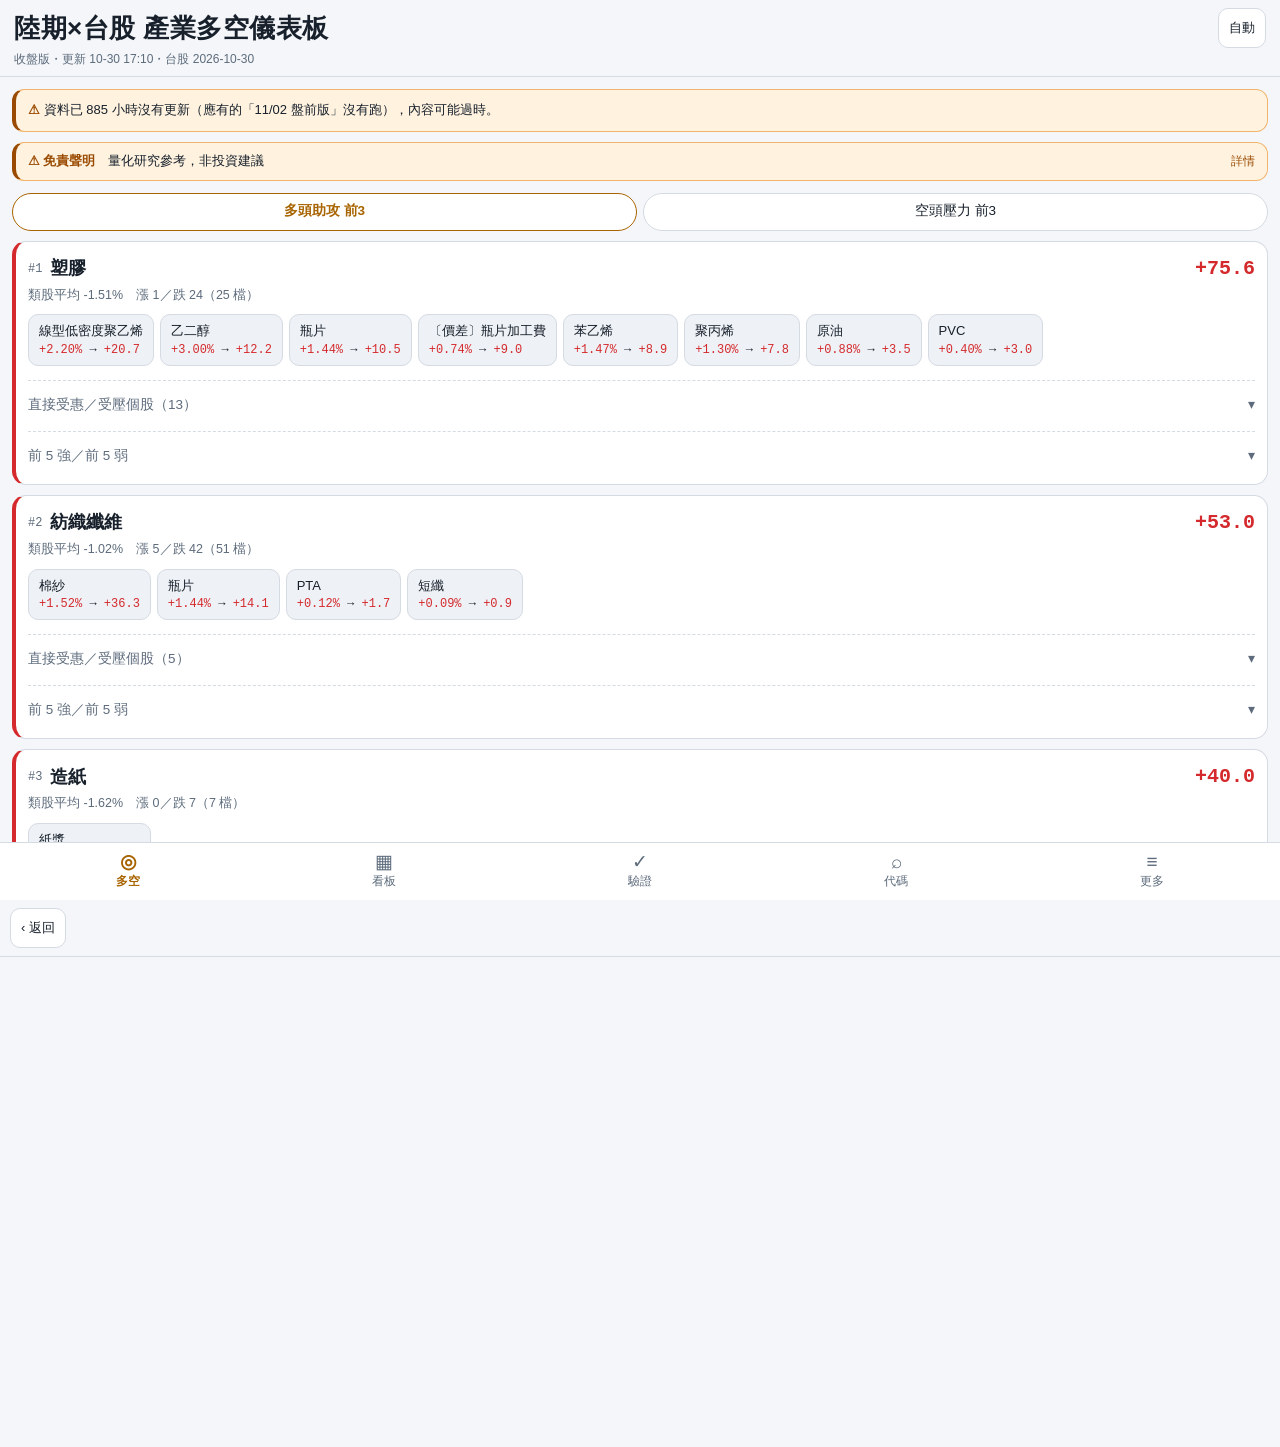
==== docs/m/index.html @ c3b75f93 "個股說明不再被截斷：手機版受惠／受壓個股改為自動換行、實測結果改小標籤、點一下展開完整說明，並顯示全部個股；電腦版受惠個股顯示全部、類股欄位換行；CI 加文字截斷檢查 Co-Authored-By: " ====
<!doctype html>
<html lang="zh-Hant">
<head>
<meta charset="utf-8">
<meta name="viewport" content="width=device-width,initial-scale=1,viewport-fit=cover">
<meta http-equiv="Content-Security-Policy" content="default-src 'self'; script-src 'self'; style-src 'self' 'unsafe-inline'; img-src 'self' data:; connect-src 'self' https://cn-tw-dashboard-trigger.maxwei6699.workers.dev; font-src 'self'; object-src 'none'; base-uri 'none'; form-action 'none'">
<meta name="referrer" content="strict-origin-when-cross-origin">
<meta name="theme-color" content="#0b0f14" media="(prefers-color-scheme: dark)">
<meta name="theme-color" content="#f4f6f9" media="(prefers-color-scheme: light)">
<meta name="apple-mobile-web-app-capable" content="yes">
<meta name="mobile-web-app-capable" content="yes">
<title>陸期×台股 產業多空儀表板</title>
<script src="../theme.js"></script>
<style>
:root{
  color-scheme:dark;
  --bg:#0b0f14;--panel:#121821;--panel2:#18202b;--line:#243041;--fg:#e6edf3;--muted:#8b98a8;
  --up:#ff4d4f;--dn:#22c55e;--up-rgb:255,77,79;--dn-rgb:34,197,94;
  --accent:#f5b544;--on-accent:#1a1200;--lag:#60a5fa;--cell-off:#3b4656;--overlay:rgba(0,0,0,.55);
  --warn:#ffb86b;--warn-bg:rgba(255,140,0,.10);--warn-line:rgba(255,160,60,.45);
  --mono:ui-monospace,SFMono-Regular,Menlo,Consolas,monospace;
  --nav-h:58px;--safe-b:env(safe-area-inset-bottom,0px);--safe-t:env(safe-area-inset-top,0px);
}
@media (prefers-color-scheme: light){
  :root:not([data-theme="dark"]){
    color-scheme:light;
    --bg:#f4f6f9;--panel:#ffffff;--panel2:#eef1f5;--line:#d5dbe3;--fg:#17202b;--muted:#5d6b7c;
    --up:#d42a2d;--dn:#13803a;--up-rgb:229,57,53;--dn-rgb:22,163,74;
    --accent:#a86400;--on-accent:#ffffff;--lag:#1d64d8;--cell-off:#c3cad4;--overlay:rgba(15,23,42,.35);
    --warn:#9a4a00;--warn-bg:#fff3e0;--warn-line:#f2b46b;
  }
}
:root[data-theme="light"]{
  color-scheme:light;
  --bg:#f4f6f9;--panel:#ffffff;--panel2:#eef1f5;--line:#d5dbe3;--fg:#17202b;--muted:#5d6b7c;
  --up:#d42a2d;--dn:#13803a;--up-rgb:229,57,53;--dn-rgb:22,163,74;
  --accent:#a86400;--on-accent:#ffffff;--lag:#1d64d8;--cell-off:#c3cad4;--overlay:rgba(15,23,42,.35);
  --warn:#9a4a00;--warn-bg:#fff3e0;--warn-line:#f2b46b;
}
*{box-sizing:border-box;-webkit-tap-highlight-color:transparent}
html,body{margin:0;background:var(--bg);color:var(--fg)}
body{font:15px/1.5 -apple-system,"PingFang TC","Noto Sans TC","Microsoft JhengHei",sans-serif;-webkit-text-size-adjust:100%;overscroll-behavior-y:contain}
button,input{font:inherit;color:inherit}
.up{color:var(--up)} .dn{color:var(--dn)} .flat{color:var(--muted)}
.mono{font-family:var(--mono)}
.hidden{display:none !important}

/* 頂部 */
.top{position:sticky;top:0;z-index:5;background:var(--bg);padding:calc(8px + var(--safe-t)) 14px 8px;border-bottom:1px solid var(--line)}
.top-row{display:flex;align-items:center;gap:8px}
.top h1{font-size:clamp(18px,calc((100vw - 100px) / 12.5),26px);font-weight:800;letter-spacing:.5px;line-height:1.25;margin:0;flex:1;white-space:nowrap;overflow:hidden;text-overflow:ellipsis}
.top .meta{font-size:12px;color:var(--muted);margin-top:2px;white-space:nowrap;overflow:hidden;text-overflow:ellipsis}
.icon-btn{min-width:40px;height:40px;border-radius:10px;border:1px solid var(--line);background:var(--panel);display:flex;align-items:center;justify-content:center;padding:0 10px;font-size:13px;cursor:pointer}
.icon-btn:active{transform:scale(.96)}

/* 主內容與分頁 */
main{padding:12px 12px calc(var(--nav-h) + var(--safe-b) + 16px)}
.view{display:none}
.view.on{display:block;animation:fade .15s ease}
@keyframes fade{from{opacity:.4}to{opacity:1}}
h2{font-size:15px;margin:18px 2px 8px}
h2:first-child{margin-top:4px}
.note{color:var(--muted);font-size:12.5px;line-height:1.6;margin:8px 2px}

/* 底部導覽 */
.nav{position:fixed;left:0;right:0;bottom:0;z-index:6;display:grid;grid-template-columns:repeat(5,1fr);background:var(--panel);border-top:1px solid var(--line);padding-bottom:var(--safe-b);height:calc(var(--nav-h) + var(--safe-b))}
.nav button{border:0;background:none;display:flex;flex-direction:column;align-items:center;justify-content:center;gap:2px;font-size:11.5px;color:var(--muted);cursor:pointer;min-height:44px}
.nav button .ic{font-size:19px;line-height:1}
.nav button.on{color:var(--accent);font-weight:700}

/* 區塊 */
.card{background:var(--panel);border:1px solid var(--line);border-radius:14px;padding:12px;margin-bottom:10px}
.banner{border-radius:12px;padding:10px 12px;margin-bottom:10px;font-size:13px;line-height:1.6}
.banner.warn{background:var(--warn-bg);border:1px solid var(--warn-line);border-left:4px solid var(--warn);color:var(--fg)}
.banner.warn b{color:var(--warn)}
.disc{background:var(--warn-bg);border:1px solid var(--warn-line);border-left:4px solid var(--warn);border-radius:12px;margin-bottom:12px;font-size:12.5px}
.disc summary{list-style:none;padding:9px 12px;color:var(--warn);font-weight:700;cursor:pointer;display:flex;justify-content:space-between;gap:8px}
.disc summary::-webkit-details-marker{display:none}
.disc summary span{font-weight:400;color:var(--fg)}
.disc[open] summary::after{content:"收合"}
.disc:not([open]) summary::after{content:"詳情"}
.disc summary::after{font-weight:400;font-size:12px;color:var(--warn);white-space:nowrap}
.disc p{margin:0;padding:0 12px 10px;line-height:1.7;color:var(--fg)}
.disc em{font-style:normal;color:var(--warn);font-weight:700}

/* 分段切換 */
.seg{display:flex;gap:6px;overflow-x:auto;scrollbar-width:none;margin:0 -12px 10px;padding:0 12px}
.seg::-webkit-scrollbar{display:none}
.seg button{flex:0 0 auto;border:1px solid var(--line);background:var(--panel);border-radius:999px;padding:7px 14px;font-size:13.5px;min-height:38px;cursor:pointer;white-space:nowrap}
.seg button.on{border-color:var(--accent);color:var(--accent);font-weight:700}
.seg.full button{flex:1}

/* 類股卡片 */
.sc-h{display:flex;align-items:center;gap:8px}
.sc-h .rk{font-family:var(--mono);color:var(--muted);font-size:12px}
.sc-h .nm{font-size:18px;font-weight:700}
.sc-h .scr{margin-left:auto;font-family:var(--mono);font-size:20px;font-weight:700}
.badge{font-size:11px;padding:1px 7px;border-radius:6px;border:1px solid currentColor;color:var(--accent)}
.sub{color:var(--muted);font-size:12.5px;margin:2px 0 8px}
.chips{display:flex;gap:6px;overflow-x:auto;scrollbar-width:none;margin:0 -12px;padding:2px 12px 4px}
.chips::-webkit-scrollbar{display:none}
.chip{flex:0 0 auto;border:1px solid var(--line);background:var(--panel2);border-radius:10px;padding:6px 10px;font-size:13px;cursor:pointer;min-height:40px;text-align:left}
.chip.lim{border-color:var(--accent)}
.chip small{display:block;font-family:var(--mono);font-size:12px}
details.more{border-top:1px dashed var(--line);margin-top:10px}
details.more>summary{list-style:none;padding:10px 0 2px;font-size:13.5px;color:var(--muted);cursor:pointer;display:flex;justify-content:space-between;min-height:40px;align-items:center}
details.more>summary::-webkit-details-marker{display:none}
details.more>summary::after{content:"▾";transition:transform .15s}
details.more[open]>summary::after{transform:rotate(180deg)}

/* 清單列 */
.rows{display:flex;flex-direction:column}
.row{display:flex;align-items:center;gap:10px;padding:10px 2px;border-bottom:1px solid var(--line);min-height:48px;cursor:pointer}
.row:last-child{border-bottom:0}
.row .l{flex:1;min-width:0}
.row .t{font-size:14.5px;line-height:1.4;overflow-wrap:anywhere}
.row .t .cd{font-family:var(--mono);font-size:12px;color:var(--muted);margin-left:4px}
.row .s{font-size:12px;color:var(--muted);line-height:1.45;margin-top:2px;overflow-wrap:anywhere}
.row .vt{display:flex;flex-wrap:wrap;gap:4px;margin-top:4px}.row .vt .tag{margin-left:0}
.row .why{font-size:12px;line-height:1.55;color:var(--fg);white-space:pre-line;margin-top:6px;padding:6px 8px;border-radius:8px;background:var(--panel2,rgba(127,127,127,.08))}
.row.stk{align-items:flex-start}.row.stk .r{padding-top:1px}
.row.tap .t::after{content:'說明';font-size:11px;color:var(--muted);margin-left:6px}.row.tap.open .t::after{content:'收合';}
.row .r{text-align:right;font-family:var(--mono);flex:0 0 auto}
.row .r b{font-size:15.5px;display:block}
.row .r small{font-size:11.5px;color:var(--muted)}
.row.static{cursor:default}
.tag{display:inline-block;font-size:11px;padding:0 6px;border-radius:5px;border:1px solid currentColor;margin-left:4px;vertical-align:1px;white-space:nowrap}
.tag.p{color:var(--up)} .tag.c{color:var(--dn)} .tag.ok{color:var(--dn)} .tag.lag{color:var(--lag)} .tag.rev{color:var(--up)} .tag.no{color:var(--muted)} .tag.new{color:var(--accent)}
.split{display:grid;grid-template-columns:1fr 1fr;gap:10px}
.split h4{margin:6px 0 2px;font-size:12.5px;color:var(--muted);font-weight:600}
.mini{display:flex;justify-content:space-between;gap:6px;font-size:13px;padding:5px 0;border-bottom:1px dashed var(--line)}
.mini:last-child{border-bottom:0}
.mini span:first-child{overflow-wrap:anywhere;min-width:0}
.mini span:last-child{font-family:var(--mono);flex:0 0 auto}

/* 分數長條 */
.bar{display:grid;grid-template-columns:76px 1fr 54px;gap:8px;align-items:center;font-size:13px;padding:5px 0}
.bar .tr{position:relative;height:12px;background:var(--panel2);border-radius:3px}
.bar .tr::after{content:"";position:absolute;left:50%;top:0;bottom:0;width:1px;background:var(--line)}
.bar .tr i{position:absolute;top:2px;bottom:2px;border-radius:2px}
.bar .v{text-align:right;font-family:var(--mono)}

/* KPI */
.kpis{display:grid;grid-template-columns:repeat(3,1fr);gap:8px}
.kpi{background:var(--panel2);border-radius:10px;padding:8px}
.kpi .k{font-size:11.5px;color:var(--muted)}
.kpi .v{font-family:var(--mono);font-size:17px;font-weight:700}
.kpi .s{font-size:11px;color:var(--muted)}
.kpis.two{grid-template-columns:1fr 1fr}

/* 熱力圖 */
.heat-wrap{overflow-x:auto;-webkit-overflow-scrolling:touch;margin:0 -12px;padding:0 12px}
canvas.heat{display:block;touch-action:pan-x pan-y}
.heat-info{font-size:12.5px;color:var(--muted);min-height:20px;margin-top:6px;font-family:var(--mono)}

/* 搜尋 */
.search{position:sticky;top:calc(var(--top-h, 62px));z-index:4;background:var(--bg);padding:2px 0 8px}
.search input{width:100%;background:var(--panel);border:1px solid var(--line);border-radius:12px;padding:10px 12px;font-size:16px}
.grp-h{font-size:13px;color:var(--muted);margin:12px 2px 4px;font-weight:600}

/* 詳細頁（全螢幕） */
.sheet{position:fixed;inset:0;z-index:10;background:var(--bg);overflow-y:auto;-webkit-overflow-scrolling:touch;transform:translateY(100%);transition:transform .22s ease;padding-bottom:calc(20px + var(--safe-b))}
.sheet.on{transform:none}
.sheet .bar-top{position:sticky;top:0;z-index:2;background:var(--bg);display:flex;align-items:center;gap:8px;padding:calc(8px + var(--safe-t)) 10px 8px;border-bottom:1px solid var(--line)}
.sheet .bar-top b{font-size:17px;flex:1;white-space:nowrap;overflow:hidden;text-overflow:ellipsis}
.sheet .body{padding:12px}
.big{font-family:var(--mono);font-size:26px;font-weight:700}
.chart{width:100%;height:auto;display:block;touch-action:pan-y}
.chart text{fill:var(--muted);font-size:10px;font-family:var(--mono)}
.chart-tip{font-family:var(--mono);font-size:12.5px;color:var(--muted);min-height:20px;margin-top:4px}

/* 表單與按鈕 */
.btn{display:block;width:100%;border:0;border-radius:12px;background:var(--accent);color:var(--on-accent);font-weight:700;padding:12px;font-size:15px;cursor:pointer;min-height:46px}
.btn.ghost{background:var(--panel);color:var(--fg);border:1px solid var(--line)}
.btn:disabled{opacity:.55}
.field{width:100%;background:var(--panel);border:1px solid var(--line);border-radius:12px;padding:11px 12px;font-size:16px;margin-bottom:8px}
.src{display:flex;gap:10px;padding:9px 0;border-bottom:1px dashed var(--line);font-size:13px}
.src:last-child{border-bottom:0}
.dot{width:9px;height:9px;border-radius:50%;margin-top:6px;flex:0 0 auto}
.dot.ok{background:var(--dn)} .dot.warn{background:var(--accent)} .dot.fail{background:var(--up)}
.empty{color:var(--muted);font-size:13.5px;padding:14px 2px;text-align:center}
.toast{position:fixed;left:50%;bottom:calc(var(--nav-h) + var(--safe-b) + 14px);transform:translateX(-50%);background:var(--panel);border:1px solid var(--line);border-radius:999px;padding:8px 16px;font-size:13px;z-index:20;box-shadow:0 4px 16px rgba(0,0,0,.25);max-width:90vw;text-align:center}
</style>
</head>
<body>
<header class="top" id="top">
  <div class="top-row">
    <h1>陸期×台股 產業多空儀表板</h1>
    <button class="icon-btn" id="theme" type="button" aria-label="切換明暗模式"></button>
  </div>
  <div class="meta" id="meta">載入中…</div>
</header>

<main>
  <section class="view on" id="v-home" aria-label="多空">
    <div id="notes"></div>
    <details class="disc">
      <summary><span><b style="color:var(--warn)">⚠ 免責聲明</b>　量化研究參考，非投資建議</span></summary>
      <p>本頁為<em>量化研究參考，不構成任何投資建議</em>。訊號由公開行情（新浪財經、Yahoo、證交所、櫃買中心）自動計算，可能有延遲、錯誤或中斷，<em>不保證正確性與即時性</em>；歷史回測與相關性不代表未來表現。投資請自行判斷，並自負盈虧與風險。</p>
    </details>
    <div class="seg full" id="side-seg">
      <button class="on" data-side="bull" type="button">多頭助攻 前3</button>
      <button data-side="bear" type="button">空頭壓力 前3</button>
    </div>
    <div id="sectors"></div>
    <h2>全部類股分數</h2>
    <div class="card" id="bars"></div>
  </section>

  <section class="view" id="v-board" aria-label="看板">
    <div class="seg" id="ex-seg"></div>
    <div class="seg" id="sort-seg">
      <button class="on" data-sort="chg" type="button">依漲跌</button>
      <button data-sort="z" type="button">依 z 分數</button>
      <button data-sort="m5" type="button">依 5 日動能</button>
    </div>
    <div class="card"><div class="rows" id="board"></div></div>
  </section>

  <section class="view" id="v-verify" aria-label="驗證">
    <h2>實盤命中率</h2>
    <div class="card" id="track"><div class="empty">載入中…</div></div>
    <h2>歷史回測（樣本外）</h2>
    <div class="card" id="bt"><div class="empty">載入中…</div></div>
    <h2>類股分數歷史</h2>
    <div class="card">
      <div class="seg" id="heat-seg">
        <button class="on" data-m="s" type="button">陸期分數</button>
        <button data-m="a" type="button">實際報酬</button>
        <button data-m="x" type="button">方向一致</button>
      </div>
      <div class="heat-wrap"><canvas class="heat" id="heat"></canvas></div>
      <div class="heat-info" id="heat-info">點格子看當天數字</div>
      <p class="note" id="heat-note"></p>
    </div>
    <h2>近期訊號開獎</h2>
    <div class="card"><div class="rows" id="tk-rows"></div></div>
  </section>

  <section class="view" id="v-codes" aria-label="代碼">
    <div class="search"><input id="q" type="search" placeholder="搜尋代碼、名稱或類股" aria-label="搜尋商品"></div>
    <div id="codes"></div>
  </section>

  <section class="view" id="v-more" aria-label="更多">
    <h2>顯示</h2>
    <div class="seg full" id="theme-seg">
      <button data-t="" type="button">自動</button>
      <button data-t="light" type="button">亮色</button>
      <button data-t="dark" type="button">暗色</button>
    </div>
    <h2>更新</h2>
    <div class="card">
      <div id="auto-txt" class="note" style="margin-top:0">資料每天自動更新：週一～五 06:17（盤前版）、17:10（收盤版）。</div>
      <div id="admin-box">
        <div id="admin-login">
          <input class="field" id="admin-key" type="password" autocomplete="current-password" placeholder="管理密碼（管理者用）" aria-label="管理密碼">
          <button class="btn ghost" id="admin-go" type="button">管理者登入</button>
        </div>
        <div id="admin-in" class="hidden">
          <button class="btn" id="refresh" type="button">⟳ 立即更新</button>
          <div class="note" id="upd"></div>
          <button class="btn ghost" id="admin-out" type="button">登出管理者</button>
        </div>
        <div class="note" id="admin-msg"></div>
      </div>
    </div>
    <h2 id="src-h">資料來源狀態</h2>
    <div class="card" id="srcs"><div class="empty">載入中…</div></div>
    <h2>其他</h2>
    <div class="card">
      <button class="btn ghost" id="to-desktop" type="button">切換到電腦版</button>
      <p class="note">計算方式：商品訊號 = 今日漲跌 ÷ 近 20 日波動度（z 分數，2σ 為滿格）；類股分數 = Σ(權重 × 商品訊號) ÷ √Σ|權重| × 100。正分代表陸期對該類股偏多（產品報價、庫存利益），負分代表成本壓力。</p>
    </div>
  </section>
</main>

<nav class="nav" id="nav" aria-label="主選單">
  <button class="on" data-v="home" type="button"><span class="ic">◎</span>多空</button>
  <button data-v="board" type="button"><span class="ic">▦</span>看板</button>
  <button data-v="verify" type="button"><span class="ic">✓</span>驗證</button>
  <button data-v="codes" type="button"><span class="ic">⌕</span>代碼</button>
  <button data-v="more" type="button"><span class="ic">≡</span>更多</button>
</nav>

<div class="sheet" id="sheet" role="dialog" aria-modal="true" aria-labelledby="d-title">
  <div class="bar-top">
    <button class="icon-btn" id="d-back" type="button" aria-label="返回">‹ 返回</button>
    <b id="d-title"></b>
  </div>
  <div class="body" id="d-body"></div>
</div>

<script src="../config.js"></script>
<script src="m.js"></script>
</body>
</html>
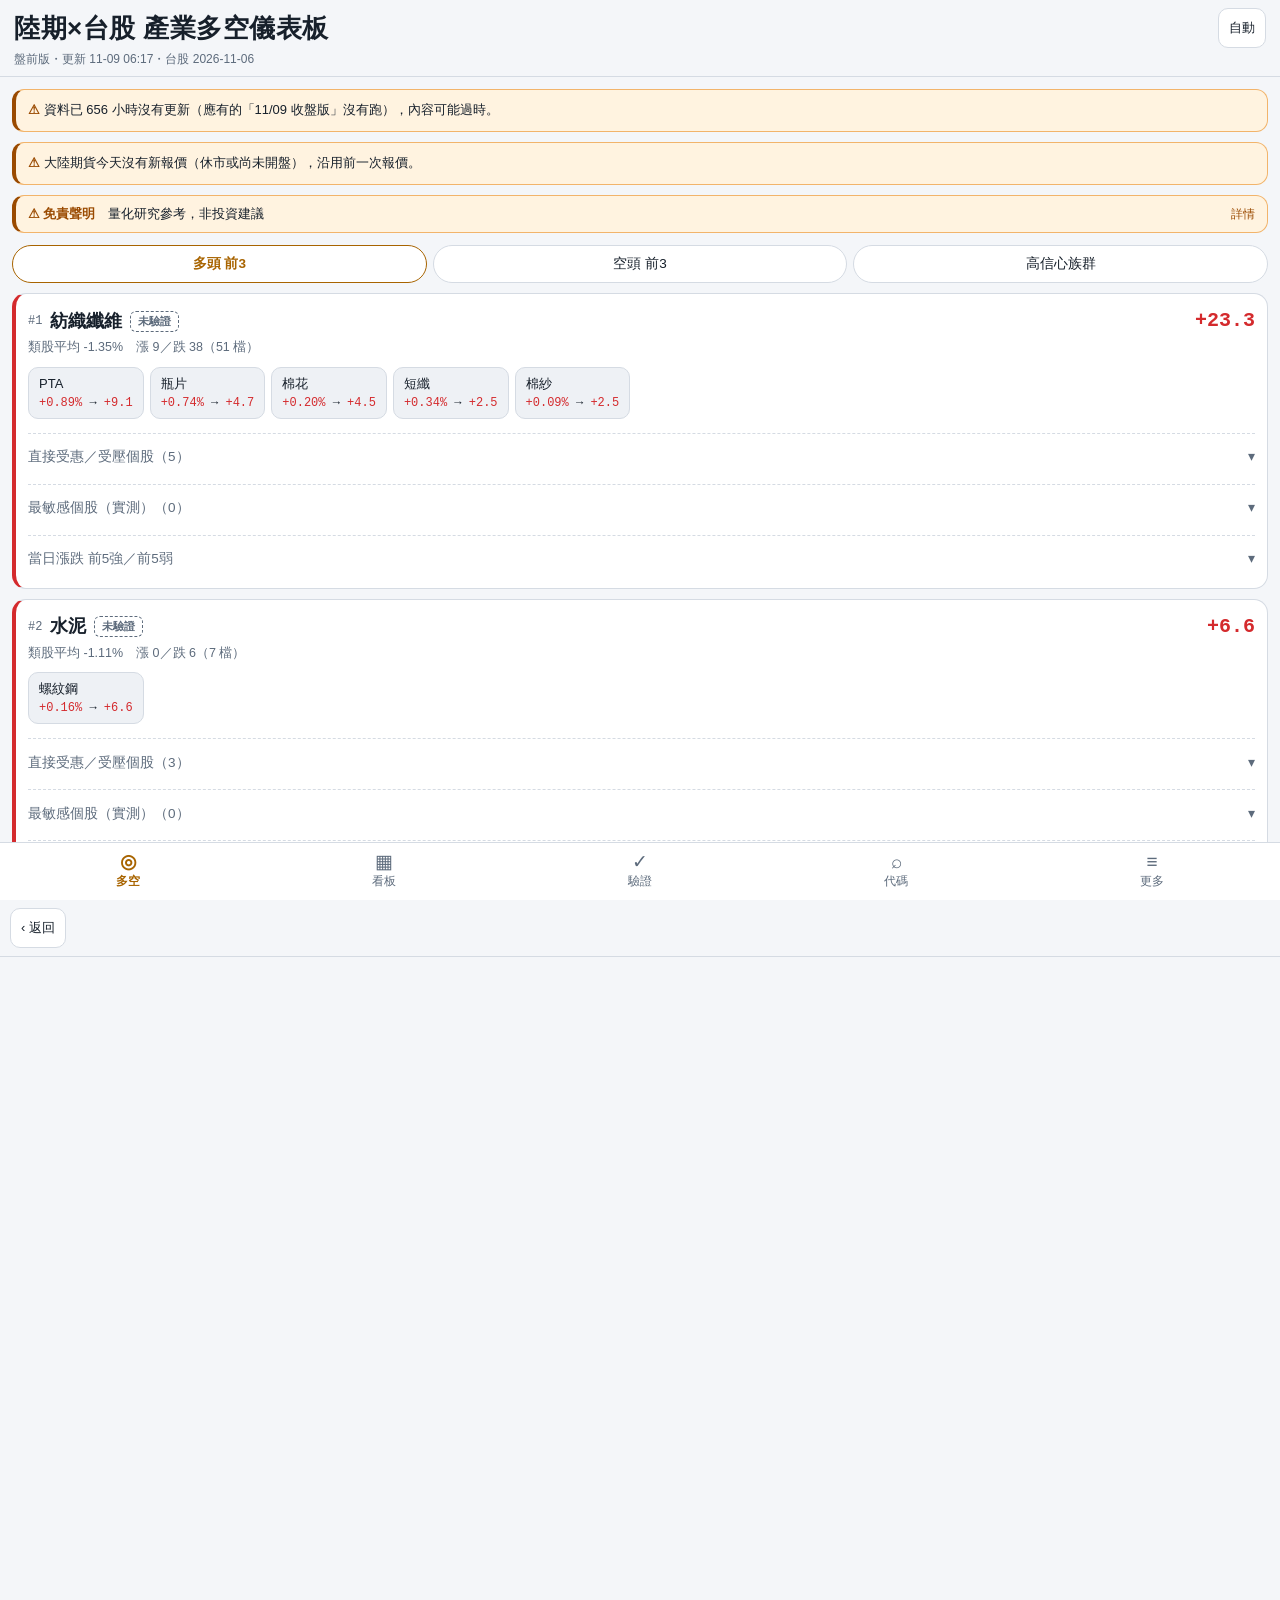
==== commit 9bf1913c: "高信心族群、隔日預測卡、最敏感個股 - 新增 pipeline/focus.py：類股信心等級（可預測／同步／未驗證）、隔日關係歷史命中率、依實測敏感度排序的個股 - 校準時計算隔日預測命中率（全期＋" ====
--- a/docs/m/index.html
+++ b/docs/m/index.html
@@ -61,6 +61,7 @@
 h2{font-size:15px;margin:18px 2px 8px}
 h2:first-child{margin-top:4px}
 .note{color:var(--muted);font-size:12.5px;line-height:1.6;margin:8px 2px}
+.calc h3{font-size:14px;margin:0 0 4px;color:var(--fg)}.calc h4{font-size:13px;margin:10px 0 2px;color:var(--fg);font-weight:600}.calc ul{margin:0;padding-left:1.3em}.calc li{margin:2px 0}.calc li::marker{color:var(--muted)}.calc-end{display:inline-block;margin:12px 0 0;padding:4px 10px;border-radius:6px;background:#ffe066;color:#c62828;font-weight:700;font-size:13px;border:1px solid #f0c000}
 
 /* 底部導覽 */
 .nav{position:fixed;left:0;right:0;bottom:0;z-index:6;display:grid;grid-template-columns:repeat(5,1fr);background:var(--panel);border-top:1px solid var(--line);padding-bottom:var(--safe-b);height:calc(var(--nav-h) + var(--safe-b))}
@@ -88,14 +89,29 @@
 .seg::-webkit-scrollbar{display:none}
 .seg button{flex:0 0 auto;border:1px solid var(--line);background:var(--panel);border-radius:999px;padding:7px 14px;font-size:13.5px;min-height:38px;cursor:pointer;white-space:nowrap}
 .seg button.on{border-color:var(--accent);color:var(--accent);font-weight:700}
-.seg.full button{flex:1}
+.seg.full button{flex:1;padding:7px 8px}
+
+
+/* 高信心／隔日預測 */
+.badge.conf{font-weight:600}.badge.cA{color:var(--lag)}.badge.cB{color:var(--accent)}.badge.c0{color:var(--muted);border-style:dashed}
+.sc-h .nm{min-width:0}
+.pred{border:1px solid var(--lag)}
+.pred .ph{display:flex;align-items:center;gap:8px;flex-wrap:wrap}
+.pred .ph b{font-size:16px}
+.pred .dir{margin-left:auto;font-size:18px;font-weight:800}
+.pred .it{display:grid;grid-template-columns:1fr auto;gap:2px 8px;padding:8px 0;border-bottom:1px dashed var(--line);font-size:13px}
+.pred .it:last-of-type{border-bottom:0}
+.pred .it .k{color:var(--muted);font-size:12px;grid-column:1/-1;line-height:1.5}
+.pchips{display:flex;flex-wrap:wrap;gap:6px;margin:2px 0 4px}.pchip{border:1px solid var(--line);background:var(--panel2);border-radius:8px;padding:4px 8px;font-size:13px}.pchip.obs{opacity:.75;border-style:dashed}
+.f-note{color:var(--muted);font-size:12px;line-height:1.55;margin:6px 2px 0}
+.links-line{color:var(--muted);font-size:12.5px;margin:-4px 0 8px;line-height:1.5}
 
 /* 類股卡片 */
 .sc-h{display:flex;align-items:center;gap:8px}
 .sc-h .rk{font-family:var(--mono);color:var(--muted);font-size:12px}
 .sc-h .nm{font-size:18px;font-weight:700}
 .sc-h .scr{margin-left:auto;font-family:var(--mono);font-size:20px;font-weight:700}
-.badge{font-size:11px;padding:1px 7px;border-radius:6px;border:1px solid currentColor;color:var(--accent)}
+.badge{font-size:11px;white-space:nowrap;padding:1px 7px;border-radius:6px;border:1px solid currentColor;color:var(--accent)}
 .sub{color:var(--muted);font-size:12.5px;margin:2px 0 8px}
 .chips{display:flex;gap:6px;overflow-x:auto;scrollbar-width:none;margin:0 -12px;padding:2px 12px 4px}
 .chips::-webkit-scrollbar{display:none}
@@ -198,9 +214,11 @@
       <summary><span><b style="color:var(--warn)">⚠ 免責聲明</b>　量化研究參考，非投資建議</span></summary>
       <p>本頁為<em>量化研究參考，不構成任何投資建議</em>。訊號由公開行情（新浪財經、Yahoo、證交所、櫃買中心）自動計算，可能有延遲、錯誤或中斷，<em>不保證正確性與即時性</em>；歷史回測與相關性不代表未來表現。投資請自行判斷，並自負盈虧與風險。</p>
     </details>
+    <div id="pred"></div>
     <div class="seg full" id="side-seg">
-      <button class="on" data-side="bull" type="button">多頭助攻 前3</button>
-      <button data-side="bear" type="button">空頭壓力 前3</button>
+      <button class="on" data-side="bull" type="button">多頭 前3</button>
+      <button data-side="bear" type="button">空頭 前3</button>
+      <button data-side="focus" type="button">高信心族群</button>
     </div>
     <div id="sectors"></div>
     <h2>全部類股分數</h2>
@@ -270,7 +288,31 @@
     <h2>其他</h2>
     <div class="card">
       <button class="btn ghost" id="to-desktop" type="button">切換到電腦版</button>
-      <p class="note">計算方式：商品訊號 = 今日漲跌 ÷ 近 20 日波動度（z 分數，2σ 為滿格）；類股分數 = Σ(權重 × 商品訊號) ÷ √Σ|權重| × 100。正分代表陸期對該類股偏多（產品報價、庫存利益），負分代表成本壓力。</p>
+      <div class="note">
+        <div class="calc">
+          <h3>計算方式</h3>
+          <h4>商品訊號</h4>
+          <ul>
+            <li>今日漲跌 ÷ 近 20 個交易日波動度（z 分數）</li>
+            <li>2σ 為滿格 ±1；觸及漲跌停再 ×1.5</li>
+            <li>抓不到日K時，改用 漲跌 ÷ 漲跌停幅度</li>
+            <li>價差同樣以 20 日波動度標準化</li>
+          </ul>
+          <h4>類股分數</h4>
+          <ul>
+            <li>Σ(關聯權重 × 商品訊號) ÷ √Σ|權重| × 100</li>
+            <li>權重為正：商品漲有利類股（產品報價、庫存利益）</li>
+            <li>權重為負：商品漲代表成本壓力</li>
+          </ul>
+          <h4>其他規則</h4>
+          <ul>
+            <li>「共振」＝陸期訊號方向與類股當日平均漲跌同向</li>
+            <li>前5強／前5弱：以台股最新收盤漲跌幅排序，只計成交量 ≥ <span id="minlots">100</span> 張的個股</li>
+            <li>盤前版（台股開盤前）：另把前一晚已收盤的美國期貨（原油、銅等），以實測的「美盤 → 次一台股交易日」權重計入分數</li>
+          </ul>
+          <p class="calc-end">本頁為量化參考，非投資建議。</p>
+        </div>
+      </div>
     </div>
   </section>
 </main>
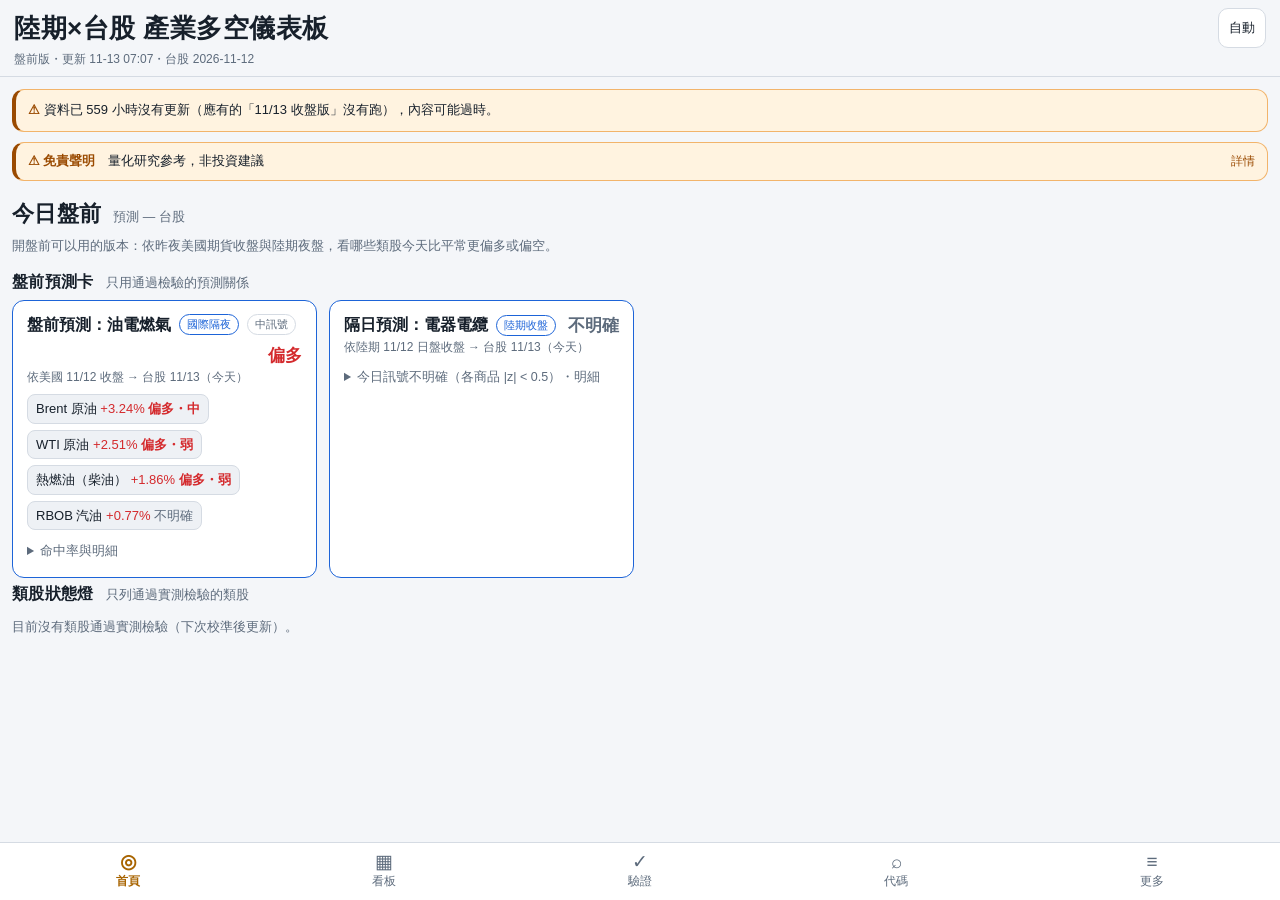
==== commit 6ed04905: "重新定位：只呈現有證據支持的資訊 減法 - 沒有實測支持的商品只留報價（不抓日K、不算價差、不抓國際行情），頁面收進「未驗證」 - 刪除 5／20 日動能、法人與量比、當日漲跌前 5 強弱、弱訊號日提" ====
--- a/docs/m/index.html
+++ b/docs/m/index.html
@@ -9,8 +9,14 @@
 <meta name="theme-color" content="#f4f6f9" media="(prefers-color-scheme: light)">
 <meta name="apple-mobile-web-app-capable" content="yes">
 <meta name="mobile-web-app-capable" content="yes">
+<meta name="apple-mobile-web-app-title" content="陸期多空">
+<meta name="apple-mobile-web-app-status-bar-style" content="black-translucent">
+<link rel="manifest" href="../manifest.webmanifest">
+<link rel="apple-touch-icon" href="../icons/apple-180.png">
+<link rel="icon" type="image/png" href="../icons/icon-192.png">
 <title>陸期×台股 產業多空儀表板</title>
 <script src="../theme.js"></script>
+<link rel="stylesheet" href="../shared.css">
 <style>
 :root{
   color-scheme:dark;
@@ -96,6 +102,7 @@
 .badge.conf{font-weight:600}.badge.cA{color:var(--lag)}.badge.cB{color:var(--accent)}.badge.c0{color:var(--muted);border-style:dashed}
 .sc-h .nm{min-width:0}
 .pred{border:1px solid var(--lag)}
+.badge.tier{font-weight:700}.badge.t強{color:var(--up)}.badge.t中{color:var(--accent)}.badge.t弱{color:var(--muted)}
 .pred .ph{display:flex;align-items:center;gap:8px;flex-wrap:wrap}
 .pred .ph b{font-size:16px}
 .pred .dir{margin-left:auto;font-size:18px;font-weight:800}
@@ -208,21 +215,15 @@
 </header>
 
 <main>
-  <section class="view on" id="v-home" aria-label="多空">
+  <section class="view on" id="v-home" aria-label="首頁">
     <div id="notes"></div>
     <details class="disc">
       <summary><span><b style="color:var(--warn)">⚠ 免責聲明</b>　量化研究參考，非投資建議</span></summary>
       <p>本頁為<em>量化研究參考，不構成任何投資建議</em>。訊號由公開行情（新浪財經、Yahoo、證交所、櫃買中心）自動計算，可能有延遲、錯誤或中斷，<em>不保證正確性與即時性</em>；歷史回測與相關性不代表未來表現。投資請自行判斷，並自負盈虧與風險。</p>
     </details>
+    <div id="home-head"></div>
     <div id="pred"></div>
-    <div class="seg full" id="side-seg">
-      <button class="on" data-side="bull" type="button">多頭 前3</button>
-      <button data-side="bear" type="button">空頭 前3</button>
-      <button data-side="focus" type="button">高信心族群</button>
-    </div>
-    <div id="sectors"></div>
-    <h2>全部類股分數</h2>
-    <div class="card" id="bars"></div>
+    <div id="lights"><div class="empty">載入中…</div></div>
   </section>
 
   <section class="view" id="v-board" aria-label="看板">
@@ -230,15 +231,15 @@
     <div class="seg" id="sort-seg">
       <button class="on" data-sort="chg" type="button">依漲跌</button>
       <button data-sort="z" type="button">依 z 分數</button>
-      <button data-sort="m5" type="button">依 5 日動能</button>
     </div>
     <div class="card"><div class="rows" id="board"></div></div>
+    <button class="btn ghost hidden" id="unver-btn" type="button" style="margin-top:10px"></button>
   </section>
 
   <section class="view" id="v-verify" aria-label="驗證">
-    <h2>實盤命中率</h2>
+    <h2>實盤紀錄與停損</h2>
     <div class="card" id="track"><div class="empty">載入中…</div></div>
-    <h2>歷史回測（樣本外）</h2>
+    <h2>狀態燈的歷史表現（樣本外）</h2>
     <div class="card" id="bt"><div class="empty">載入中…</div></div>
     <h2>類股分數歷史</h2>
     <div class="card">
@@ -261,6 +262,11 @@
   </section>
 
   <section class="view" id="v-more" aria-label="更多">
+    <h2>加到主畫面</h2>
+    <div class="card">
+      <button class="btn hidden" id="install" type="button">安裝到主畫面</button>
+      <p class="note" id="install-note">iPhone：用 Safari 打開本頁 → 分享 → 「加入主畫面」。Android：Chrome 選單 →「安裝應用程式」或「加到主畫面」。安裝後像 App 一樣全螢幕開啟，沒網路時也能看上一次的資料。</p>
+    </div>
     <h2>顯示</h2>
     <div class="seg full" id="theme-seg">
       <button data-t="" type="button">自動</button>
@@ -300,15 +306,18 @@
           </ul>
           <h4>類股分數</h4>
           <ul>
-            <li>Σ(關聯權重 × 商品訊號) ÷ √Σ|權重| × 100</li>
-            <li>權重為正：商品漲有利類股（產品報價、庫存利益）</li>
-            <li>權重為負：商品漲代表成本壓力</li>
+            <li>Σ(關聯權重 × 商品訊號) ÷ √Σ|權重| × 100；只計「有效且通過多重比較校正」的關聯</li>
+            <li>權重為正：商品漲有利類股；為負：商品漲代表成本壓力</li>
           </ul>
-          <h4>其他規則</h4>
+          <h4>狀態燈</h4>
           <ul>
-            <li>「共振」＝陸期訊號方向與類股當日平均漲跌同向</li>
-            <li>前5強／前5弱：以台股最新收盤漲跌幅排序，只計成交量 ≥ <span id="minlots">100</span> 張的個股</li>
-            <li>盤前版（台股開盤前）：另把前一晚已收盤的美國期貨（原油、銅等），以實測的「美盤 → 次一台股交易日」權重計入分數</li>
+            <li>只有通過實測檢驗的類股才有燈；訊號強度 = 今天的分數 ÷ 該類股自己歷史分數的常見幅度</li>
+            <li>強度達 1 倍以上才亮燈（偏多／偏空），2 倍以上標「強」</li>
+            <li>盤前版（06:17）：陸期夜盤＋前一晚美國期貨，看今天；收盤版（17:10）：回顧今天</li>
+          </ul>
+          <h4>實盤停損</h4>
+          <ul>
+            <li>每個區塊滿 40 次後，最近 60 次方向命中低於 45% 且平均為負，就自動降級為「研究中」</li>
           </ul>
           <p class="calc-end">本頁為量化參考，非投資建議。</p>
         </div>
@@ -318,7 +327,7 @@
 </main>
 
 <nav class="nav" id="nav" aria-label="主選單">
-  <button class="on" data-v="home" type="button"><span class="ic">◎</span>多空</button>
+  <button class="on" data-v="home" type="button"><span class="ic">◎</span>首頁</button>
   <button data-v="board" type="button"><span class="ic">▦</span>看板</button>
   <button data-v="verify" type="button"><span class="ic">✓</span>驗證</button>
   <button data-v="codes" type="button"><span class="ic">⌕</span>代碼</button>
@@ -334,6 +343,7 @@
 </div>
 
 <script src="../config.js"></script>
+<script src="../shared.js"></script>
 <script src="m.js"></script>
 </body>
 </html>
--- a/docs/shared.css
+++ b/docs/shared.css
@@ -0,0 +1,66 @@
+/* 電腦版與手機版共用的元件樣式（狀態燈、預測卡、實盤停損提示）。顏色變數由各頁面定義。 */
+.u-head{display:flex;flex-wrap:wrap;align-items:baseline;gap:6px 12px;margin:0 0 6px}
+.u-head h2{margin:0;font-size:16px;font-weight:700;letter-spacing:.3px;border:0;padding:0}
+.u-head.u-top h2{font-size:22px;font-weight:800}
+.u-head .u-when{color:var(--muted);font-size:12.5px}
+.u-lead{color:var(--muted);font-size:12.5px;line-height:1.6;margin:0 0 10px}
+.u-lead b{color:var(--fg);font-weight:600}
+
+.u-gate{font-size:12.5px;line-height:1.55;border-radius:8px;padding:7px 10px;margin:0 0 10px;border:1px solid var(--line);color:var(--muted);background:var(--panel2)}
+.u-gate.demoted{background:var(--warn-bg);border-color:var(--warn-line);color:var(--warn)}
+.u-gate b{color:var(--fg)}
+.u-gate.demoted b{color:var(--warn)}
+
+.u-grid{display:grid;grid-template-columns:repeat(auto-fill,minmax(290px,1fr));gap:12px}
+.u-light{background:var(--panel);border:1px solid var(--line);border-left:4px solid var(--line);border-radius:12px;padding:12px 14px;min-width:0}
+.u-light.s-up{border-left-color:var(--up)}
+.u-light.s-dn{border-left-color:var(--dn)}
+.u-light.dim{opacity:.72}
+.u-lh{display:flex;align-items:center;gap:6px 8px;flex-wrap:wrap}
+.u-name{font-size:16px;font-weight:700}
+.u-state{font-size:12.5px;font-weight:700;border-radius:999px;padding:2px 10px;border:1px solid var(--line);color:var(--muted);white-space:nowrap}
+.u-state.up{color:#fff;background:var(--up);border-color:var(--up)}
+.u-state.dn{color:#fff;background:var(--dn);border-color:var(--dn)}
+.u-pill{font-size:11px;border:1px solid var(--line);border-radius:999px;padding:1px 7px;color:var(--muted);white-space:nowrap}
+.u-pill.a{color:var(--lag);border-color:var(--lag)}
+.u-pill.strong{color:var(--accent);border-color:var(--accent);font-weight:700}
+.u-pill.warn{color:var(--warn);border-color:var(--warn-line)}
+.u-pill.ok{color:var(--dn);border-color:var(--dn)}
+.u-pill.no{color:var(--muted);border-style:dashed}
+.u-score{margin-left:auto;font-family:var(--mono);font-size:15px;font-weight:700}
+
+.u-meter{position:relative;height:10px;border-radius:5px;background:var(--panel2);margin:10px 0 4px;overflow:hidden}
+.u-meter i{position:absolute;top:0;bottom:0;border-radius:5px}
+.u-meter .mid{left:50%;width:1px;background:var(--muted);opacity:.6;border-radius:0}
+.u-meter .th{width:1px;background:var(--muted);opacity:.35;border-radius:0}
+.u-sub{font-size:12px;color:var(--muted);line-height:1.5}
+.u-actual{font-size:13px;margin-top:6px;line-height:1.5}
+.u-drv{display:flex;flex-wrap:wrap;gap:6px;margin-top:8px}
+.u-chip{border:1px solid var(--line);background:var(--panel2);border-radius:8px;padding:3px 8px;font-size:12.5px;cursor:pointer;color:var(--fg);font-family:inherit}
+.u-chip small{color:var(--muted);font-size:11px;margin-left:4px}
+.u-ev{font-size:12px;color:var(--muted);line-height:1.55;margin-top:8px;padding-top:8px;border-top:1px dashed var(--line)}
+.u-ev b{color:var(--fg);font-weight:600}
+.u-more{margin-top:8px;border:0;background:none;padding:0;border-radius:0}
+.u-more>summary{cursor:pointer;font-size:12.5px;color:var(--muted);padding:4px 0}
+.u-row{display:flex;gap:10px;align-items:flex-start;padding:7px 0;border-bottom:1px dashed var(--line);font-size:13px}
+.u-row:last-child{border-bottom:0}
+.u-row .l{flex:1;min-width:0}
+.u-row .t{font-weight:600;line-height:1.4;overflow-wrap:anywhere}
+.u-row .t span{color:var(--muted);font-weight:400;font-size:12px;margin-left:5px}
+.u-row .s{font-size:12px;color:var(--muted);line-height:1.5;overflow-wrap:anywhere}
+.u-row .r{text-align:right;font-family:var(--mono);font-weight:700;white-space:nowrap}
+.u-row .r small{display:block;font-family:inherit;font-weight:400;color:var(--muted);font-size:11px}
+.u-tags{display:flex;flex-wrap:wrap;gap:4px;margin-top:3px}
+.u-empty{color:var(--muted);font-size:12.5px;padding:6px 0}
+
+.u-pred{background:var(--panel);border:1px solid var(--lag);border-radius:12px;padding:12px 14px;min-width:0}
+.u-pred.dim{opacity:.72;border-color:var(--line)}
+.u-pred .u-dir{margin-left:auto;font-size:17px;font-weight:800}
+.u-items{display:flex;flex-wrap:wrap;gap:6px;margin:8px 0 2px}
+.u-item{border:1px solid var(--line);background:var(--panel2);border-radius:8px;padding:4px 8px;font-size:13px}
+.u-item.obs{opacity:.75;border-style:dashed}
+.u-note{color:var(--muted);font-size:12px;line-height:1.55;margin:6px 0 0}
+.up{color:var(--up)}.dn{color:var(--dn)}.flat{color:var(--muted)}
+.u-others{margin-top:12px;border:0;background:none;padding:0}
+.u-pred .u-gate,.u-light .u-gate{margin:8px 0 0}
+.u-others>summary{cursor:pointer;color:var(--muted);font-size:13px}
